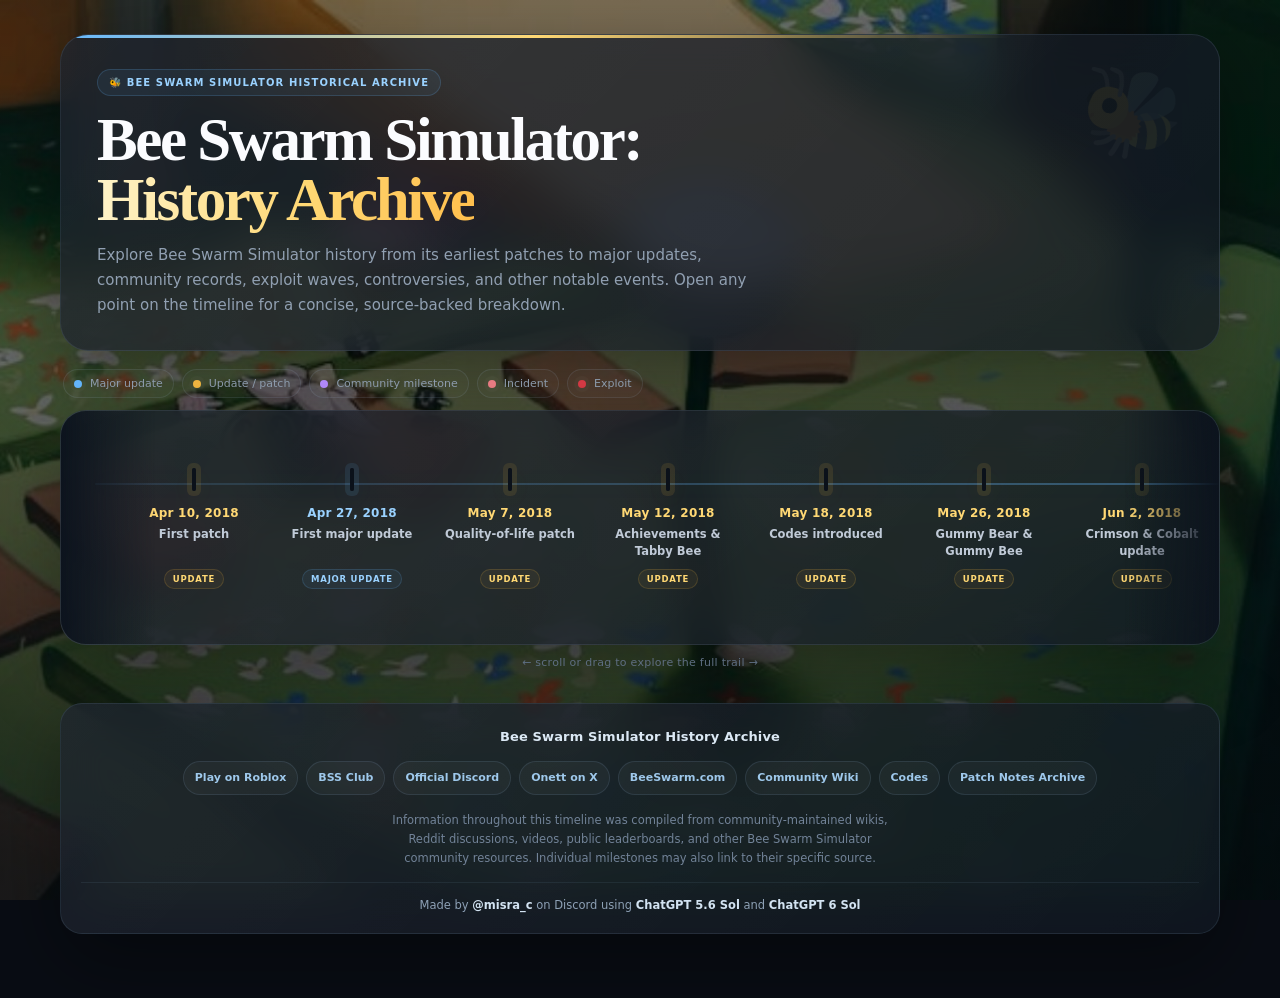
==== index.html @ 186e1735 "Smooth update card opening and navigation animations" ====
<!DOCTYPE html>
<html lang="en">
<head>
<meta charset="UTF-8">
<meta name="viewport" content="width=device-width, initial-scale=1, viewport-fit=cover">
<meta name="theme-color" content="#090d14">
<meta name="description" content="An interactive historical archive of Bee Swarm Simulator updates, milestones, incidents and community events.">
<title>Bee Swarm Simulator History Archive</title>
<link rel="stylesheet" href="./css/styles.css?v=motion-1">
</head>
<body>
<div class="wrap">
  <header>
    <p class="kicker">🐝 Bee Swarm Simulator historical archive</p>
    <h1>Bee Swarm Simulator: <span class="title-tail">History Archive</span></h1>
    <p class="sub">Explore Bee Swarm Simulator history from its earliest patches to major updates, community records, exploit waves, controversies, and other notable events. Open any point on the timeline for a concise, source-backed breakdown.</p>
  </header>

  <div class="legend">
    <span><span class="swatch" style="background:var(--blue)"></span> Major update</span>
    <span><span class="swatch" style="background:var(--wax)"></span> Update / patch</span>
    <span><span class="swatch" style="background:var(--community)"></span> Community milestone</span>
    <span><span class="swatch" style="background:var(--incident)"></span> Incident</span>
    <span><span class="swatch" style="background:var(--exploit)"></span> Exploit</span>
  </div>

  <div class="track-shell">
    <div class="track-scroll" id="trackScroll">
      <div class="track" id="track"></div>
    </div>
  </div>
  <p class="hint">← scroll or drag to explore the full trail →</p>

  <footer>
    <p class="footer-title">Bee Swarm Simulator History Archive</p>
    <nav class="footer-links" aria-label="Bee Swarm Simulator resources">
      <a href="https://www.roblox.com/games/1537690962/Bee-Swarm-Simulator" target="_blank" rel="noopener">Play on Roblox</a>
      <a href="https://www.roblox.com/groups/3982592" target="_blank" rel="noopener">BSS Club</a>
      <a href="https://discord.gg/bee" target="_blank" rel="noopener">Official Discord</a>
      <a href="https://x.com/OnettDev" target="_blank" rel="noopener">Onett on X</a>
      <a href="https://beeswarm.com" target="_blank" rel="noopener">BeeSwarm.com</a>
      <a href="https://bee-swarm-simulator.fandom.com/wiki/Bee_Swarm_Simulator_Wiki" target="_blank" rel="noopener">Community Wiki</a>
      <a href="https://bee-swarm-simulator.fandom.com/wiki/Codes" target="_blank" rel="noopener">Codes</a>
      <a href="https://en.namu.wiki/w/Bee%20Swarm%20Simulator/%ED%8C%A8%EC%B9%98%EB%85%B8%ED%8A%B8" target="_blank" rel="noopener">Patch Notes Archive</a>
    </nav>
    <p class="footer-note">Information throughout this timeline was compiled from community-maintained wikis, Reddit discussions, videos, public leaderboards, and other Bee Swarm Simulator community resources. Individual milestones may also link to their specific source.</p>
    <p class="footer-credit">Made by <strong>@misra_c</strong> on Discord using <strong>ChatGPT 5.6 Sol</strong> and <strong>ChatGPT 6 Sol</strong></p>
  </footer>
</div>

<div class="overlay" id="overlay">
  <div class="task-view" id="taskView">
    <div class="task-topbar">
      <div class="task-identity">
        <img src="./assets/images/BeeSwarmActualFirstIcon.webp" alt="" width="42" height="42">
        <span>Bee Swarm Simulator <small>History Archive</small></span>
      </div>
      <button class="modal-close" id="closeBtn" aria-label="Close update viewer">✕</button>
    </div>

    <div class="task-stage" id="taskStage">
      <button class="task-peek task-peek--prev" id="prevPreview" type="button" aria-label="Previous update">
        <img class="task-peek-art" alt="" loading="lazy">
        <span class="task-peek-date"></span>
        <strong class="task-peek-title"></strong>
      </button>

      <div class="modal" id="modal" role="dialog" aria-modal="true" aria-labelledby="modalTitle">
        <div class="modal-head">
          <div class="modal-hero">
            <div class="modal-art-wrap" aria-hidden="true">
              <img class="modal-art" id="modalArt" alt="" loading="lazy" referrerpolicy="no-referrer">
            </div>
            <div class="modal-heading-copy">
              <div class="modal-eyebrow">
                <span class="modal-date" id="modalDate"></span>
                <span class="modal-badge" id="modalBadge"></span>
              </div>
              <h2 class="modal-title" id="modalTitle"></h2>
            </div>
          </div>
        </div>
        <div class="modal-body" id="modalBody"></div>
      </div>

      <button class="task-peek task-peek--next" id="nextPreview" type="button" aria-label="Next update">
        <img class="task-peek-art" alt="" loading="lazy">
        <span class="task-peek-date"></span>
        <strong class="task-peek-title"></strong>
      </button>
    </div>

    <div class="task-controls" aria-label="Browse updates">
      <button type="button" id="prevEvent" aria-label="Previous update">←</button>
      <span id="taskPosition" aria-live="polite"></span>
      <button type="button" id="nextEvent" aria-label="Next update">→</button>
    </div>
  </div>
</div>

<script type="module" src="./js/app.js?v=motion-1"></script>
</body>
</html>
---- css/styles.css ----
:root {
    --bg: #090d14;
    --bg-2: #0e1520;
    --surface: #121b27;
    --surface-2: #172334;
    --surface-3: #1b293b;
    --text: #f7f9fc;
    --muted: #91a0b2;
    --faint: #607084;
    --honey: #f5b942;
    --honey-2: #ffd874;
    --honey-deep: #d68a16;
    --blue: #65b8ff;
    --blue-2: #9ad2ff;
    --green: #79c89c;
    --community: #b68cff;
    --community-2: #d8c2ff;
    --incident: #ef7f86;
    --incident-2: #ffc1c6;
    --exploit: #d93b46;
    --exploit-2: #ff8f98;
    --wax: #f5b942;
    --border: rgba(164, 190, 222, .12);
    --border-strong: rgba(164, 190, 222, .20);
    --shadow: 0 28px 80px rgba(0,0,0,.38);
    --modal-bg: #f7f8fb;
    --modal-ink: #17202c;
    --modal-muted: #657183;
    --panel-background: linear-gradient(135deg, rgba(255,255,255,.055), rgba(255,255,255,.012)), rgba(14,21,32,.74);
  }

  * { box-sizing: border-box; }
  html, body { min-height: 100%; margin: 0; }

  body {
    font-family: Inter, ui-sans-serif, -apple-system, BlinkMacSystemFont, "Segoe UI", system-ui, sans-serif;
    color: var(--text);
    background: var(--bg);
    min-height: 100vh;
    padding: 34px 22px 64px;
    padding-top: calc(34px + env(safe-area-inset-top, 0px));
    padding-bottom: calc(64px + env(safe-area-inset-bottom, 0px));
    overflow-x: hidden;
  }

  /* The artwork stays in place as the page scrolls; the tint keeps glass readable. */
  body::before {
    content: "";
    position: fixed;
    inset: 0;
    z-index: 0;
    pointer-events: none;
    background:
      linear-gradient(180deg, rgba(4, 10, 15, .51), rgba(5, 10, 15, .68)),
      url("../assets/images/1198.jpg") center center / cover no-repeat;
  }

  body::after {
    content: "";
    position: fixed;
    inset: 0;
    z-index: 0;
    pointer-events: none;
    opacity: .22;
    background:
      linear-gradient(rgba(255,255,255,.018) 1px, transparent 1px),
      linear-gradient(90deg, rgba(255,255,255,.018) 1px, transparent 1px);
    background-size: 36px 36px;
    mask-image: linear-gradient(to bottom, #000 0%, transparent 78%);
  }

  .wrap {
    position: relative;
    z-index: 1;
    width: min(1160px, 100%);
    margin: 0 auto;
  }

  header {
    position: relative;
    overflow: hidden;
    margin-bottom: 18px;
    padding: 34px 36px 32px;
    border: 1px solid var(--border);
    border-radius: 28px;
    background: var(--panel-background);
    box-shadow: var(--shadow);
    backdrop-filter: blur(22px) saturate(1.12);
    animation: pageEnter .55s cubic-bezier(.2,.8,.2,1) both;
  }

  header::before {
    content: "";
    position: absolute;
    left: 0;
    top: 0;
    width: 100%;
    height: 3px;
    background: linear-gradient(90deg, var(--blue), var(--honey-2), transparent 82%);
  }

  header::after {
    content: "🐝";
    position: absolute;
    right: 34px;
    top: 28px;
    font-size: clamp(52px, 7vw, 86px);
    opacity: .07;
    transform: rotate(11deg);
    filter: saturate(.7);
    pointer-events: none;
  }

  .kicker {
    display: inline-flex;
    align-items: center;
    gap: 7px;
    margin: 0 0 14px;
    padding: 7px 11px;
    border: 1px solid rgba(101,184,255,.18);
    border-radius: 999px;
    background: rgba(101,184,255,.07);
    color: var(--blue-2);
    font-size: 10px;
    font-weight: 850;
    letter-spacing: .11em;
    text-transform: uppercase;
  }

  h1 {
    max-width: 920px;
    margin: 0 0 13px;
    font-family: Georgia, "Times New Roman", serif;
    font-size: clamp(32px, 5.3vw, 61px);
    line-height: .98;
    letter-spacing: -.04em;
    color: #fbfcff;
    text-wrap: balance;
  }

  .title-tail {
    white-space: nowrap;
    background: linear-gradient(90deg, #fff3c8 0%, var(--honey-2) 55%, #ffbf4d 100%);
    -webkit-background-clip: text;
    background-clip: text;
    color: transparent;
  }

  .sub {
    max-width: 69ch;
    margin: 0;
    color: var(--muted);
    font-size: 15px;
    line-height: 1.68;
  }

  .legend {
    display: flex;
    flex-wrap: wrap;
    gap: 8px;
    margin: 0 0 12px;
    padding: 0 3px;
    color: var(--muted);
    font-size: 11px;
    animation: pageEnter .55s .06s cubic-bezier(.2,.8,.2,1) both;
  }

  .legend > span {
    display: inline-flex;
    align-items: center;
    gap: 8px;
    padding: 7px 10px;
    border: 1px solid var(--border);
    border-radius: 999px;
    background: rgba(255,255,255,.025);
  }

  .swatch {
    width: 8px;
    height: 8px;
    border-radius: 50%;
    box-shadow: 0 0 0 4px rgba(255,255,255,.025);
  }

  .track-shell {
    position: relative;
    overflow: hidden;
    border: 1px solid var(--border);
    border-radius: 26px;
    background: var(--panel-background);
    box-shadow: var(--shadow);
    backdrop-filter: blur(22px) saturate(1.12);
    animation: pageEnter .56s .10s cubic-bezier(.2,.8,.2,1) both;
  }

  .track-shell::before,
  .track-shell::after {
    content: "";
    position: absolute;
    top: 0;
    bottom: 0;
    width: 94px;
    z-index: 6;
    pointer-events: none;
  }
  .track-shell::before { left: 0; background: linear-gradient(90deg, rgba(13,20,30,.99), rgba(13,20,30,0)); }
  .track-shell::after { right: 0; background: linear-gradient(270deg, rgba(13,20,30,.99), rgba(13,20,30,0)); }

  .track-scroll {
    overflow-x: auto;
    overflow-y: visible;
    padding: 24px 0 23px;
    -webkit-overflow-scrolling: touch;
    scrollbar-width: thin;
    scrollbar-color: rgba(101,184,255,.34) transparent;
    cursor: grab;
  }
  .track-scroll.dragging { cursor: grabbing; }
  .track-scroll::-webkit-scrollbar { height: 6px; }
  .track-scroll::-webkit-scrollbar-track { background: transparent; }
  .track-scroll::-webkit-scrollbar-thumb {
    background: linear-gradient(90deg, rgba(101,184,255,.55), rgba(245,185,66,.55));
    border-radius: 999px;
  }

  .track {
    position: relative;
    display: flex;
    align-items: flex-start;
    min-width: max-content;
    padding: 35px 54px 9px;
    transform: translate3d(0,0,0);
    will-change: transform;
  }

  .track.rubberbanding {
    transition: transform 430ms cubic-bezier(.18,1.35,.35,1);
  }

  .track::before {
    content: "";
    position: absolute;
    top: 48px;
    left: 34px;
    right: 34px;
    height: 2px;
    border-radius: 999px;
    background: linear-gradient(90deg,
      rgba(101,184,255,.12),
      rgba(101,184,255,.72) 20%,
      rgba(245,185,66,.88) 50%,
      rgba(101,184,255,.72) 80%,
      rgba(101,184,255,.12));
    box-shadow: 0 0 22px rgba(101,184,255,.10);
  }

  .stop {
    --delay: calc(min(var(--i, 0), 12) * 22ms);
    position: relative;
    flex: 0 0 auto;
    width: 158px;
    padding: 0 8px 13px;
    border: 0;
    border-radius: 18px;
    background: transparent;
    color: inherit;
    font: inherit;
    text-align: center;
    cursor: pointer;
    opacity: 0;
    animation: stopReveal .45s var(--delay) cubic-bezier(.22,.8,.24,1) forwards;
    transition: background .18s ease, transform .2s cubic-bezier(.2,.9,.25,1), box-shadow .18s ease;
  }

  .stop:hover {
    transform: translateY(-4px);
    background: rgba(255,255,255,.035);
    box-shadow: inset 0 0 0 1px rgba(255,255,255,.04);
  }
  .stop:active { transform: translateY(-1px) scale(.985); }
  .stop:focus-visible { outline: 2px solid rgba(101,184,255,.72); outline-offset: 4px; }

  .stop-marker {
    position: relative;
    z-index: 2;
    width: 28px;
    height: 13px;
    margin: 6px auto 0;
    border: 2px solid #0b111a;
    border-radius: 999px;
    background: linear-gradient(180deg, #ffe69a, var(--honey));
    box-shadow: 0 0 0 5px rgba(245,185,66,.10), 0 8px 22px rgba(245,185,66,.12);
    transition: transform .22s cubic-bezier(.2,1.65,.35,1), box-shadow .22s ease, filter .22s ease;
  }

  .stop.era .stop-marker {
    width: 32px;
    height: 15px;
    background: linear-gradient(180deg, var(--blue-2), var(--blue));
    box-shadow: 0 0 0 5px rgba(101,184,255,.10), 0 8px 22px rgba(101,184,255,.13);
  }

  .stop:hover .stop-marker,
  .stop:focus-visible .stop-marker {
    transform: translateY(-4px) scale(1.16);
    filter: brightness(1.08);
    box-shadow: 0 0 0 8px rgba(245,185,66,.10), 0 9px 30px rgba(245,185,66,.22);
  }
  .stop.era:hover .stop-marker,
  .stop.era:focus-visible .stop-marker {
    box-shadow: 0 0 0 8px rgba(101,184,255,.11), 0 9px 30px rgba(101,184,255,.22);
  }

  .stop-date {
    display: block;
    margin-top: 17px;
    color: var(--honey-2);
    font-size: 12px;
    font-weight: 850;
    letter-spacing: .02em;
    white-space: nowrap;
  }
  .stop.era .stop-date { color: var(--blue-2); }

  .stop-label {
    display: -webkit-box;
    -webkit-line-clamp: 2;
    -webkit-box-orient: vertical;
    overflow: hidden;
    min-height: 35px;
    margin-top: 6px;
    padding: 0 2px;
    color: #c0cad7;
    font-size: 11.5px;
    font-weight: 560;
    line-height: 1.45;
  }

  .stop-tag {
    display: inline-flex;
    align-items: center;
    margin-top: 8px;
    padding: 4px 8px;
    border: 1px solid rgba(101,184,255,.16);
    border-radius: 999px;
    background: rgba(101,184,255,.065);
    color: var(--blue-2);
    font-size: 8.5px;
    font-weight: 900;
    letter-spacing: .09em;
    text-transform: uppercase;
  }
  .stop:not(.era):not(.community):not(.incident):not(.exploit) .stop-tag {
    border-color: rgba(245,185,66,.16);
    background: rgba(245,185,66,.06);
    color: var(--honey-2);
  }

  .stop.community .stop-marker {
    width: 31px;
    height: 14px;
    background: linear-gradient(180deg, var(--community-2), var(--community));
    box-shadow: 0 0 0 5px rgba(182,140,255,.11), 0 8px 24px rgba(182,140,255,.14);
  }
  .stop.community .stop-date { color: var(--community-2); }
  .stop.community .stop-tag {
    border-color: rgba(182,140,255,.22);
    background: rgba(182,140,255,.085);
    color: var(--community-2);
  }
  .stop.community:hover .stop-marker,
  .stop.community:focus-visible .stop-marker {
    box-shadow: 0 0 0 8px rgba(182,140,255,.12), 0 9px 30px rgba(182,140,255,.24);
  }

  .stop.incident .stop-marker {
    width: 31px;
    height: 14px;
    background: linear-gradient(180deg, var(--incident-2), var(--incident));
    box-shadow: 0 0 0 5px rgba(239,127,134,.11), 0 8px 24px rgba(239,127,134,.16);
  }
  .stop.incident .stop-date { color: var(--incident-2); }
  .stop.incident .stop-tag {
    border-color: rgba(239,127,134,.24);
    background: rgba(239,127,134,.09);
    color: #ffd9dd;
  }
  .stop.incident:hover .stop-marker,
  .stop.incident:focus-visible .stop-marker {
    box-shadow: 0 0 0 8px rgba(239,127,134,.13), 0 9px 30px rgba(239,127,134,.27);
  }

  .stop.exploit .stop-marker {
    width: 31px;
    height: 14px;
    background: linear-gradient(180deg, var(--exploit-2), var(--exploit));
    box-shadow: 0 0 0 5px rgba(217,59,70,.12), 0 8px 24px rgba(217,59,70,.18);
  }
  .stop.exploit .stop-date { color: var(--exploit-2); }
  .stop.exploit .stop-tag {
    border-color: rgba(217,59,70,.26);
    background: rgba(217,59,70,.11);
    color: #ffd4d7;
  }
  .stop.exploit:hover .stop-marker,
  .stop.exploit:focus-visible .stop-marker {
    box-shadow: 0 0 0 8px rgba(217,59,70,.14), 0 9px 30px rgba(217,59,70,.29);
  }

  .hint {
    margin: 11px 0 0;
    color: var(--faint);
    font-size: 11px;
    text-align: center;
    letter-spacing: .025em;
    animation: pageEnter .6s .2s both;
  }

  .overlay {
    position: fixed;
    inset: 0;
    z-index: 50;
    display: none;
    align-items: flex-end;
    justify-content: center;
    padding: 0;
    background: rgba(7, 12, 19, .42);
    backdrop-filter: blur(10px) saturate(.85);
  }
  .overlay.open,
  .overlay.closing { display: flex; }
  .overlay.open { animation: overlayIn .24s ease-out both; }
  .overlay.closing { animation: overlayOut .18s ease-in both; }

  .modal {
    --modal-x: 0px;
    --modal-y: 28px;
    width: min(920px, 100%);
    max-height: 90vh;
    overflow-y: auto;
    overscroll-behavior: contain;
    color: #18212d;
    background: rgba(255,255,255,.78);
    border: 1px solid rgba(255,255,255,.76);
    border-radius: 30px 30px 0 0;
    box-shadow: 0 -24px 80px rgba(0,0,0,.34), inset 0 1px 0 rgba(255,255,255,.75);
    backdrop-filter: blur(28px) saturate(1.18);
    animation: modalGrow .42s cubic-bezier(.18,.9,.22,1.06) both;
    transform-origin: center;
    padding-bottom: env(safe-area-inset-bottom, 0px);
  }
  .overlay.closing .modal { animation: modalShrink .22s cubic-bezier(.4,0,.7,.2) both; }

  .modal::-webkit-scrollbar { width: 8px; }
  .modal::-webkit-scrollbar-track { background: transparent; }
  .modal::-webkit-scrollbar-thumb { background: rgba(26,38,53,.16); border-radius: 999px; }

  .modal-head {
    position: sticky;
    top: 0;
    z-index: 4;
    padding: 25px 30px 21px;
    background: rgba(255,255,255,.68);
    backdrop-filter: blur(28px) saturate(1.2);
    border-bottom: 1px solid rgba(31,45,62,.08);
  }

  .modal-hero {
    display: grid;
    grid-template-columns: 104px minmax(0, 1fr);
    gap: 18px;
    align-items: center;
    padding-right: 48px;
  }

  .modal-art-wrap {
    position: relative;
    width: 104px;
    aspect-ratio: 1;
    border-radius: 24px;
    overflow: hidden;
    background: rgba(255,255,255,.58);
    border: 1px solid rgba(31,45,62,.09);
    box-shadow: 0 12px 32px rgba(25,39,55,.11), inset 0 1px 0 rgba(255,255,255,.82);
    flex: 0 0 auto;
  }

  .modal-art {
    width: 100%;
    height: 100%;
    display: block;
    object-fit: cover;
    transform: scale(1);
    transition: transform .32s cubic-bezier(.2,.8,.2,1);
  }

  .modal-art-wrap:hover .modal-art { transform: scale(1.035); }

  .modal-art-wrap::after {
    content: "";
    position: absolute;
    inset: 0;
    pointer-events: none;
    background: linear-gradient(145deg, rgba(255,255,255,.14), transparent 46%, rgba(12,24,38,.08));
  }

  .modal-heading-copy { min-width: 0; }

  .modal-eyebrow {
    display: flex;
    align-items: center;
    gap: 8px;
    margin: 0 0 9px;
    flex-wrap: wrap;
  }

  .modal-date {
    color: #6b7583;
    font-size: 11.5px;
    font-weight: 850;
    letter-spacing: .025em;
  }

  .modal-badge {
    padding: 4px 8px;
    border: 1px solid rgba(62,126,183,.15);
    border-radius: 999px;
    background: rgba(82,157,218,.10);
    color: #286899;
    font-size: 8.5px;
    font-weight: 900;
    letter-spacing: .08em;
    text-transform: uppercase;
  }
  .modal-badge.update {
    border-color: rgba(199,135,37,.16);
    background: rgba(232,171,66,.11);
    color: #855914;
  }
  .modal-badge.community {
    border-color: rgba(121,78,181,.18);
    background: rgba(154,112,219,.11);
    color: #68439b;
  }
  .modal-badge.incident {
    border-color: rgba(212,94,103,.20);
    background: rgba(239,127,134,.11);
    color: #a1454d;
  }
  .modal-badge.exploit {
    border-color: rgba(190,52,62,.20);
    background: rgba(217,59,70,.11);
    color: #9d2630;
  }

  .modal-title {
    margin: 0;
    padding-right: 0;
    color: #101823;
    font-family: Georgia, serif;
    font-size: clamp(24px, 4vw, 34px);
    line-height: 1.1;
    letter-spacing: -.03em;
  }

  .modal-close {
    position: absolute;
    top: 17px;
    right: 18px;
    display: grid;
    place-items: center;
    width: 39px;
    height: 39px;
    padding: 0;
    border: 1px solid rgba(31,45,62,.09);
    border-radius: 50%;
    background: rgba(255,255,255,.54);
    color: #344151;
    font-size: 14px;
    line-height: 1;
    cursor: pointer;
    box-shadow: 0 5px 18px rgba(29,43,59,.06);
    transition: transform .18s cubic-bezier(.2,1.3,.35,1), background .18s ease;
  }
  .modal-close:hover { transform: scale(1.06); background: rgba(255,255,255,.86); }
  .modal-close:active { transform: scale(.93); }

  .modal-body { padding: 24px 30px 34px; }

  .patch-stack {
    display: grid;
    gap: 12px;
  }

  .patch-section {
    padding: 18px 18px 16px;
    border: 1px solid rgba(31,45,62,.075);
    border-radius: 20px;
    background: rgba(255,255,255,.48);
    box-shadow: 0 8px 30px rgba(32,48,67,.035);
    animation: patchRise .34s both;
    animation-delay: calc(var(--section-i, 0) * 28ms + 80ms);
  }

  .patch-heading {
    display: flex;
    align-items: center;
    gap: 10px;
    margin: 0;
    color: #172230;
    font-size: 14px;
    font-weight: 800;
    line-height: 1.35;
  }

  .patch-heading::before {
    content: "";
    flex: 0 0 auto;
    width: 9px;
    height: 9px;
    border-radius: 999px;
    background: linear-gradient(135deg, #f1b84d, #d88d21);
    box-shadow: 0 0 0 4px rgba(235,167,55,.10);
  }

  .patch-section.community-note .patch-heading::before,
  .patch-section.category-community .patch-heading::before {
    background: linear-gradient(135deg, #d7c0ff, #9c6de3);
    box-shadow: 0 0 0 4px rgba(156,109,227,.11);
  }
  .patch-section.category-incident .patch-heading::before {
    background: linear-gradient(135deg, #ffc1c6, #ef7f86);
    box-shadow: 0 0 0 4px rgba(239,127,134,.11);
  }
  .patch-section.category-exploit .patch-heading::before {
    background: linear-gradient(135deg, #ff8f98, #d93b46);
    box-shadow: 0 0 0 4px rgba(217,59,70,.11);
  }
  .patch-section.category-new .patch-heading::before {
    background: linear-gradient(135deg, #f1b84d, #d88d21);
    box-shadow: 0 0 0 4px rgba(235,167,55,.10);
  }
  .patch-section.category-quest .patch-heading::before {
    background: linear-gradient(135deg, #8ed1a2, #4fa96a);
    box-shadow: 0 0 0 4px rgba(79,169,106,.10);
  }
  .patch-section.category-balance .patch-heading::before {
    background: linear-gradient(135deg, #78bdf1, #4b91cc);
    box-shadow: 0 0 0 4px rgba(78,152,210,.09);
  }
  .patch-section.category-other .patch-heading::before,
  .patch-section.category-summary .patch-heading::before {
    background: linear-gradient(135deg, #b7c0ca, #7d8a99);
    box-shadow: 0 0 0 4px rgba(125,138,153,.10);
  }

  .patch-simple-list {
    margin: 12px 0 0;
    padding-left: 18px;
    color: #425163;
    font-size: 13.5px;
    line-height: 1.58;
  }
  .patch-simple-list li {
    margin: 6px 0;
  }
  .patch-simple-list li::marker {
    color: #be7b1f;
  }

  .patch-entry-list {
    display: grid;
    gap: 10px;
    margin-top: 12px;
  }

  .patch-entry {
    padding: 13px 14px;
    border-radius: 15px;
    background: rgba(255,255,255,.34);
    border: 1px solid rgba(31,45,62,.06);
  }

  .patch-entry.compact {
    padding: 11px 13px;
  }

  .patch-entry-title {
    margin: 0;
    color: #1d2a39;
    font-size: 13px;
    font-weight: 800;
    line-height: 1.4;
  }

  .patch-entry-body,
  .patch-entry-bullets {
    margin: 8px 0 0;
    padding: 0;
    color: #4c5a6a;
    font-size: 13px;
    line-height: 1.58;
  }
  .patch-entry-body p { margin: 6px 0 0; }
  .patch-entry-bullets {
    padding-left: 18px;
  }
  .patch-entry-bullets li {
    margin: 5px 0;
  }
  .patch-entry-bullets li::marker {
    color: #7a93b7;
  }

  .patch-details,
  .patch-bullets {
    margin: 10px 0 0;
    padding: 0;
    color: #465465;
    font-size: 13.5px;
    line-height: 1.62;
  }
  .patch-details p { margin: 7px 0 0; }
  .patch-bullets { padding-left: 19px; }
  .patch-bullets li { margin: 6px 0; }
  .patch-bullets li::marker { color: #be7b1f; }

  .patch-toggle {
    display: block;
    width: 100%;
    margin: 12px 0 0;
    padding: 11px 14px;
    border: 1px solid rgba(31,45,62,.08);
    border-radius: 14px;
    background: rgba(255,255,255,.43);
    color: #435264;
    font: inherit;
    font-size: 12px;
    font-weight: 800;
    cursor: pointer;
    transition: background .18s ease, transform .18s ease;
  }
  .patch-toggle:hover { background: rgba(255,255,255,.72); transform: translateY(-1px); }

  .source-note {
    margin: 20px 2px 0;
    padding-top: 15px;
    border-top: 1px solid rgba(31,45,62,.08);
    color: #7a8592;
    font-size: 11px;
    line-height: 1.55;
  }
  .source-note a { color: #397aa9; font-weight: 800; text-decoration: none; }
  .source-note a:hover { text-decoration: underline; }

  footer {
    width: 100%;
    max-width: none;
    margin: 34px auto 0;
    padding: 22px 20px 18px;
    border: 1px solid rgba(147, 184, 220, .12);
    border-radius: 22px;
    background: var(--panel-background);
    box-shadow: var(--shadow);
    backdrop-filter: blur(22px) saturate(1.12);
    color: #728398;
    font-size: 11.5px;
    line-height: 1.65;
    text-align: center;
  }
  .footer-title {
    margin: 0 0 13px;
    color: #dce9f5;
    font-size: 13px;
    font-weight: 800;
    letter-spacing: .01em;
  }
  .footer-links {
    display: flex;
    justify-content: center;
    flex-wrap: wrap;
    gap: 8px;
  }
  .footer-links a {
    display: inline-flex;
    align-items: center;
    min-height: 32px;
    padding: 7px 11px;
    border: 1px solid rgba(147,184,220,.13);
    border-radius: 999px;
    background: rgba(255,255,255,.035);
    color: #9ec8eb;
    font-size: 11px;
    font-weight: 750;
    text-decoration: none;
    transition: transform .16s ease, background .16s ease, border-color .16s ease;
  }
  .footer-links a:hover {
    transform: translateY(-1px);
    background: rgba(133,187,231,.09);
    border-color: rgba(133,187,231,.24);
  }
  .footer-note {
    max-width: 68ch;
    margin: 16px auto 0;
  }
  .footer-credit {
    margin: 14px 0 0;
    padding-top: 13px;
    border-top: 1px solid rgba(147,184,220,.09);
    color: #8ea1b6;
  }
  .footer-credit strong { color: #d3e3f2; }

  @keyframes pageEnter {
    from { opacity: 0; transform: translateY(12px) scale(.994); }
    to { opacity: 1; transform: translateY(0) scale(1); }
  }
  @keyframes stopReveal {
    from { opacity: 0; transform: translateY(9px); }
    to { opacity: 1; transform: translateY(0); }
  }
  @keyframes overlayIn { from { opacity: 0; } to { opacity: 1; } }
  @keyframes overlayOut { from { opacity: 1; } to { opacity: 0; } }
  @keyframes modalGrow {
    0% { opacity: .18; transform: translate(var(--modal-x), var(--modal-y)) scale(.08); border-radius: 18px; }
    55% { opacity: 1; }
    100% { opacity: 1; transform: translate(0,0) scale(1); }
  }
  @keyframes modalShrink {
    from { opacity: 1; transform: translate(0,0) scale(1); }
    to { opacity: 0; transform: translate(var(--modal-x), var(--modal-y)) scale(.10); }
  }
  @keyframes patchRise {
    from { opacity: 0; transform: translateY(7px); }
    to { opacity: 1; transform: translateY(0); }
  }

  @media (min-width: 640px) {
    .overlay { align-items: center; padding: 28px; }
    .modal {
      border-radius: 30px;
      box-shadow: 0 28px 90px rgba(0,0,0,.30), inset 0 1px 0 rgba(255,255,255,.78);
    }
  }

  @media (max-width: 640px) {
    body { padding-left: 14px; padding-right: 14px; }
    header { padding: 25px 21px 25px; border-radius: 22px; }
    header::after { right: 14px; top: 20px; }
    h1 { font-size: clamp(30px, 10vw, 45px); }
    .title-tail { white-space: normal; }
    .track-shell { border-radius: 20px; }
    .track-shell::before, .track-shell::after { width: 46px; }
    .track { padding-left: 30px; padding-right: 30px; }
    .stop { width: 144px; }
    .modal-head { padding: 21px 20px 17px; }
    .modal-head::after { left: 20px; right: 20px; }
    .modal-hero { grid-template-columns: 74px minmax(0, 1fr); gap: 14px; padding-right: 38px; }
    .modal-art-wrap { width: 74px; border-radius: 18px; }
    .modal-body { padding: 21px 20px 29px; }
  }

  @media (prefers-reduced-motion: reduce) {
    *, *::before, *::after {
      animation-duration: .001ms !important;
      animation-iteration-count: 1 !important;
      transition-duration: .001ms !important;
      scroll-behavior: auto !important;
    }
  }

  /* Dark transparent update modal — ChatGPT */
  .overlay {
    background: rgba(0, 0, 0, .52);
    backdrop-filter: blur(12px) saturate(.9);
  }

  .modal {
    color: rgba(255,255,255,.92);
    background:
      linear-gradient(145deg, rgba(255,255,255,.055), rgba(255,255,255,.012)),
      rgba(4, 7, 11, .76);
    border-color: rgba(255,255,255,.12);
    box-shadow:
      0 -24px 80px rgba(0,0,0,.62),
      inset 0 1px 0 rgba(255,255,255,.09);
    backdrop-filter: blur(30px) saturate(1.12);
  }

  .modal::-webkit-scrollbar-thumb {
    background: rgba(255,255,255,.16);
  }

  .modal-head {
    background: rgba(5, 8, 12, .62);
    border-bottom-color: rgba(255,255,255,.08);
    backdrop-filter: blur(30px) saturate(1.12);
  }

  .modal-art-wrap {
    background: rgba(255,255,255,.055);
    border-color: rgba(255,255,255,.10);
    box-shadow:
      0 12px 32px rgba(0,0,0,.32),
      inset 0 1px 0 rgba(255,255,255,.08);
  }

  .modal-art-wrap::after {
    background: linear-gradient(145deg, rgba(255,255,255,.10), transparent 48%, rgba(0,0,0,.18));
  }

  .modal-date {
    color: rgba(255,255,255,.52);
  }

  .modal-title {
    color: #f7f9fc;
  }

  .modal-close {
    border-color: rgba(255,255,255,.10);
    background: rgba(255,255,255,.055);
    color: rgba(255,255,255,.78);
    box-shadow: 0 5px 18px rgba(0,0,0,.20);
  }

  .modal-close:hover {
    background: rgba(255,255,255,.11);
  }

  .modal-badge {
    border-color: rgba(101,184,255,.26);
    background: rgba(101,184,255,.10);
    color: #9ad2ff;
  }

  .modal-badge.update {
    border-color: rgba(245,185,66,.24);
    background: rgba(245,185,66,.10);
    color: #ffd874;
  }

  .modal-badge.community {
    border-color: rgba(182,140,255,.26);
    background: rgba(182,140,255,.10);
    color: #d8c2ff;
  }

  .modal-badge.incident {
    border-color: rgba(239,127,134,.27);
    background: rgba(239,127,134,.10);
    color: #ffc1c6;
  }

  .modal-badge.exploit {
    border-color: rgba(217,59,70,.30);
    background: rgba(217,59,70,.12);
    color: #ff8f98;
  }

  .patch-section {
    border-color: rgba(255,255,255,.075);
    background: rgba(255,255,255,.045);
    box-shadow:
      0 8px 30px rgba(0,0,0,.16),
      inset 0 1px 0 rgba(255,255,255,.025);
  }

  .patch-heading,
  .patch-entry-title {
    color: rgba(255,255,255,.90);
  }

  .patch-simple-list,
  .patch-entry-body,
  .patch-entry-bullets,
  .patch-details,
  .patch-bullets {
    color: rgba(225,233,243,.68);
  }

  .patch-entry {
    background: rgba(255,255,255,.035);
    border-color: rgba(255,255,255,.06);
  }

  .source-note {
    color: rgba(255,255,255,.38);
    border-top-color: rgba(255,255,255,.07);
  }

  .source-note a {
    color: #65b8ff;
  }

/* ------------------------------------------------------------------
   Cross-platform interaction and rendering foundation
   ------------------------------------------------------------------ */
html {
  color-scheme: dark;
  -webkit-text-size-adjust: 100%;
  text-size-adjust: 100%;
}

body {
  min-width: 320px;
  min-height: 100svh;
  min-height: 100dvh;
  overflow-x: hidden;
}

button,
a {
  -webkit-tap-highlight-color: transparent;
}

.track-scroll {
  touch-action: auto;
  overscroll-behavior-x: contain;
  -webkit-overflow-scrolling: touch;
}

.track {
  transform: translate3d(0, 0, 0);
  backface-visibility: hidden;
}

.stop,
.modal,
.overlay {
  -webkit-font-smoothing: antialiased;
}

@media (hover: none), (pointer: coarse) {
  .stop {
    min-width: 44px;
    min-height: 44px;
  }

  .modal-close {
    min-width: 44px;
    min-height: 44px;
  }
}

@media (max-width: 760px) {
  .overlay {
    padding:
      max(12px, env(safe-area-inset-top))
      max(12px, env(safe-area-inset-right))
      max(12px, env(safe-area-inset-bottom))
      max(12px, env(safe-area-inset-left));
  }

  .modal {
    max-height: calc(100dvh - 24px - env(safe-area-inset-top) - env(safe-area-inset-bottom));
  }
}

@supports not ((backdrop-filter: blur(1px)) or (-webkit-backdrop-filter: blur(1px))) {
  .modal,
  .legend,
  .timeline-shell,
  footer {
    background-color: rgba(9, 13, 20, .96);
  }
}

@media (prefers-reduced-motion: reduce) {
  .track {
    transition-duration: 0.01ms !important;
  }
}


/* Recent-apps inspired update viewer */
.overlay {
  align-items: center;
  padding: 18px 0;
  background: rgba(5, 9, 15, .68);
  backdrop-filter: blur(22px) saturate(.8);
}

.task-view {
  --task-card-width: min(1000px, calc(100vw - 160px));
  --task-peek-width: 340px;
  --task-peek-visible: clamp(48px, 6vw, 90px);
  display: flex;
  flex-direction: column;
  align-items: center;
  gap: 14px;
  width: 100%;
  height: min(940px, calc(100dvh - 36px));
  min-height: 0;
  overflow: hidden;
}

.task-topbar,
.task-controls {
  flex: none;
  width: var(--task-card-width);
}

.task-topbar {
  display: flex;
  align-items: center;
  justify-content: space-between;
  gap: 16px;
  min-height: 52px;
  color: #fff;
}

.task-identity {
  display: flex;
  align-items: center;
  gap: 12px;
  min-width: 0;
  font-size: 18px;
  font-weight: 750;
  letter-spacing: -.025em;
  text-shadow: 0 2px 12px rgba(0,0,0,.38);
}
.task-identity img {
  flex: none;
  width: 42px;
  height: 42px;
  border-radius: 13px;
  object-fit: cover;
  box-shadow: 0 5px 16px rgba(0,0,0,.38);
}
.task-identity small {
  display: block;
  margin-top: 1px;
  color: rgba(255,255,255,.68);
  font-size: 11px;
  font-weight: 600;
  letter-spacing: .025em;
}

.task-topbar .modal-close {
  position: static;
  flex: none;
  width: 42px;
  height: 42px;
  border-color: rgba(255,255,255,.18);
  background: rgba(16,23,35,.72);
  color: #fff;
  backdrop-filter: blur(18px);
}

.task-stage {
  display: flex;
  align-items: center;
  align-self: center;
  gap: 0;
  width: max-content;
  min-height: 0;
  flex: 1 1 auto;
  touch-action: pan-y;
  will-change: transform;
}

.task-stage.is-settling {
  transition: transform .4s cubic-bezier(.18,1,.25,1);
}
.task-stage.is-dragging {
  cursor: grabbing;
  user-select: none;
  -webkit-user-select: none;
}
.task-peek--prev {
  margin-right: calc(var(--task-peek-visible) - var(--task-peek-width));
}
.task-peek--next {
  margin-left: calc(var(--task-peek-visible) - var(--task-peek-width));
}

.task-stage .modal {
  position: relative;
  z-index: 3;
  flex: none;
  width: var(--task-card-width);
  height: 100%;
  max-height: none;
  padding-bottom: 0;
  border: 1px solid rgba(255,255,255,.16);
  border-radius: 34px;
  background:
    linear-gradient(145deg, rgba(255,255,255,.085), transparent 34%),
    rgba(10, 16, 25, .88);
  box-shadow: 0 30px 90px rgba(0,0,0,.52), inset 0 1px 0 rgba(255,255,255,.1);
  backdrop-filter: blur(28px) saturate(1.12);
}

.task-stage .modal-head {
  padding: 24px 28px;
  background: rgba(13,20,31,.86);
  border-bottom-color: rgba(255,255,255,.09);
}
.task-stage .modal-hero { padding-right: 0; }
.task-stage .modal-body { padding: 24px 28px 36px; }

.task-peek {
  position: relative;
  z-index: 1;
  display: flex;
  flex: none;
  flex-direction: column;
  align-items: flex-start;
  width: var(--task-peek-width);
  height: 93%;
  padding: 20px;
  overflow: hidden;
  border: 1px solid rgba(255,255,255,.13);
  border-radius: 30px;
  background:
    linear-gradient(160deg, rgba(255,255,255,.075), transparent 48%),
    rgba(13, 20, 30, .84);
  box-shadow: 0 24px 55px rgba(0,0,0,.37);
  color: #f7f9fc;
  font: inherit;
  text-align: left;
  cursor: pointer;
  opacity: .7;
  transform: scale(.94);
  transition: transform .25s cubic-bezier(.2,.8,.2,1), opacity .25s ease, border-color .25s ease;
}
.task-peek:hover,
.task-peek:focus-visible {
  opacity: 1;
  transform: scale(.98);
  border-color: rgba(255,255,255,.32);
}
.task-peek:disabled { visibility: hidden; pointer-events: none; }
.task-peek-art {
  width: 100%;
  aspect-ratio: 1;
  margin-bottom: 22px;
  border-radius: 20px;
  object-fit: cover;
  background: rgba(255,255,255,.08);
}
.task-peek-date {
  margin-bottom: 12px;
  color: rgba(255,255,255,.58);
  font-size: 11px;
  font-weight: 750;
}
.task-peek-title {
  font-family: Georgia, "Times New Roman", serif;
  font-size: 23px;
  line-height: 1.16;
  overflow-wrap: anywhere;
}
.task-peek::after {
  content: "";
  width: 72%;
  height: 6px;
  margin-top: 26px;
  border-radius: 99px;
  background: rgba(255,255,255,.11);
  box-shadow: 0 17px 0 rgba(255,255,255,.075), 0 34px 0 rgba(255,255,255,.05);
}

.task-controls {
  display: flex;
  justify-content: center;
  align-items: center;
  gap: 20px;
  min-height: 46px;
  color: rgba(255,255,255,.78);
  font-size: 12px;
  font-weight: 750;
}
.task-controls button {
  display: grid;
  place-items: center;
  width: 42px;
  height: 42px;
  border: 1px solid rgba(255,255,255,.16);
  border-radius: 50%;
  background: rgba(16,23,35,.74);
  color: #fff;
  font: inherit;
  font-size: 20px;
  cursor: pointer;
  backdrop-filter: blur(16px);
  transition: transform .18s ease, background .18s ease;
}
.task-controls button:hover:not(:disabled) {
  transform: scale(1.08);
  background: rgba(55,75,100,.9);
}
.task-controls button:disabled { opacity: .3; cursor: default; }
.task-peek:focus-visible,
.task-controls button:focus-visible,
.task-topbar .modal-close:focus-visible {
  outline: 2px solid var(--honey-2);
  outline-offset: 3px;
}

@media (max-width: 640px) {
  .overlay {
    padding: max(8px, env(safe-area-inset-top)) 0 max(8px, env(safe-area-inset-bottom));
  }
  .task-view {
    --task-card-width: calc(100vw - 76px);
    --task-peek-width: 160px;
    --task-peek-visible: 38px;
    gap: 8px;
    height: calc(100dvh - max(8px, env(safe-area-inset-top)) - max(8px, env(safe-area-inset-bottom)));
  }
  .task-topbar { min-height: 46px; }
  .task-identity { gap: 8px; font-size: 14px; }
  .task-identity img { width: 36px; height: 36px; border-radius: 11px; }
  .task-identity small { font-size: 10px; }
  .task-topbar .modal-close { width: 38px; height: 38px; }
  .task-stage { gap: 0; }
  .task-stage .modal { border-radius: 27px; }
  .task-stage .modal-head { padding: 18px; }
  .task-stage .modal-hero { grid-template-columns: 64px minmax(0,1fr); gap: 12px; }
  .task-stage .modal-art-wrap { width: 64px; border-radius: 16px; }
  .task-stage .modal-title { font-size: clamp(20px, 6vw, 27px); }
  .task-stage .modal-body { padding: 19px 18px 26px; }
  .task-peek { padding: 15px; border-radius: 25px; }
  .task-peek-title { font-size: 17px; }
  .task-controls { gap: 16px; }
}

@media (prefers-reduced-motion: reduce) {
  .task-peek { transform: none; }
}


/* The whole card group enters as a single surface; date changes animate separately. */
.task-stage .modal,
.overlay.closing .task-stage .modal { animation: none; }

.overlay.open .task-view {
  animation: taskViewIn .42s cubic-bezier(.2,.8,.2,1) both;
}
.overlay.closing .task-view {
  animation: taskViewOut .24s cubic-bezier(.4,0,.7,.2) both;
}
@keyframes taskViewIn {
  from { opacity: 0; transform: translate3d(0,18px,0) scale(.975); }
  to { opacity: 1; transform: translate3d(0,0,0) scale(1); }
}
@keyframes taskViewOut {
  from { opacity: 1; transform: translate3d(0,0,0) scale(1); }
  to { opacity: 0; transform: translate3d(0,12px,0) scale(.985); }
}
@media (prefers-reduced-motion: reduce) {
  .overlay.open .task-view,
  .overlay.closing .task-view { animation-duration: .01ms !important; }
}
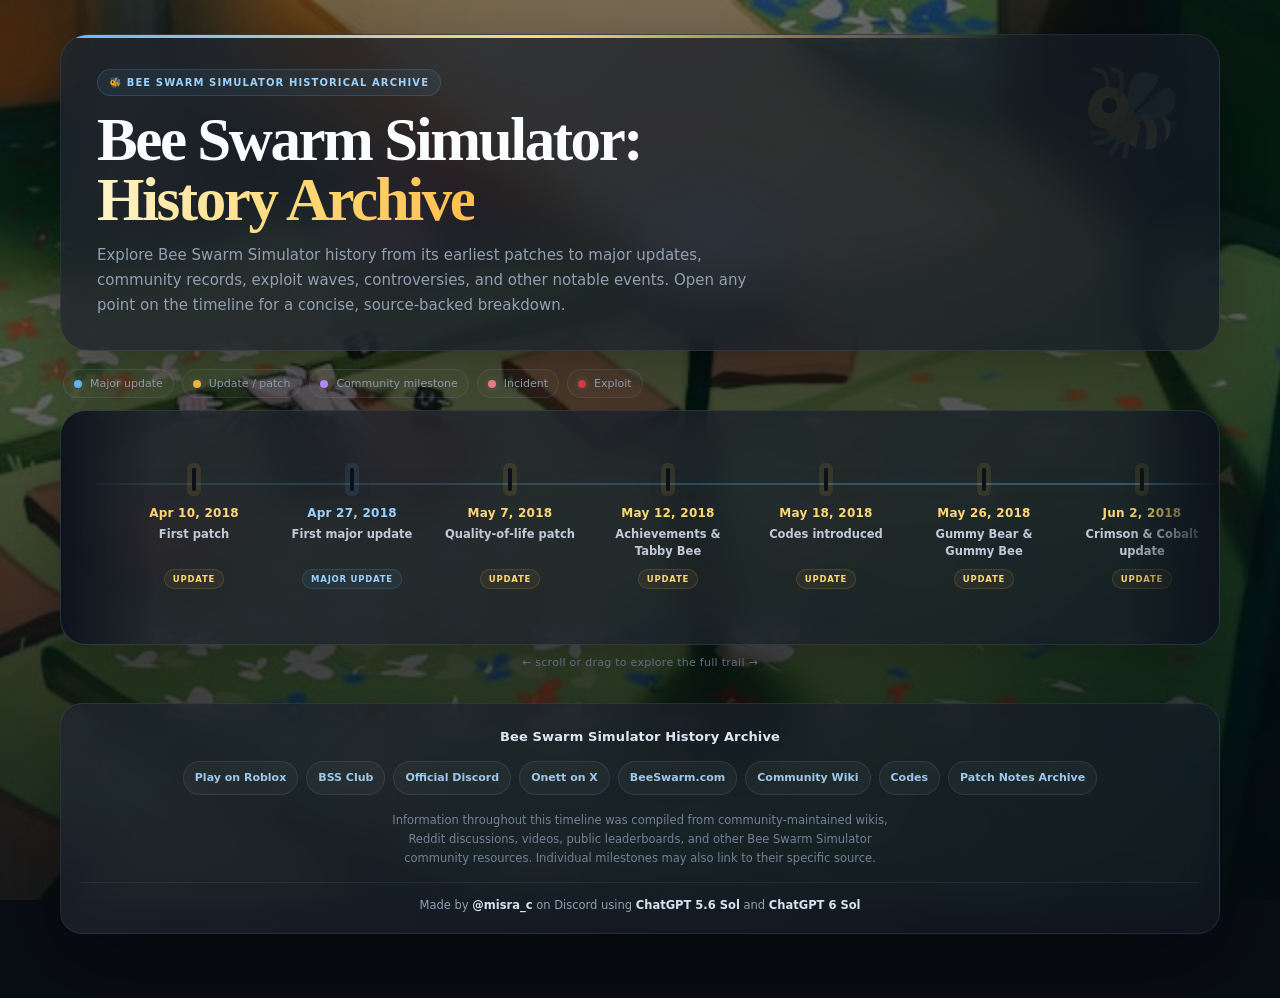
==== commit 785c40d2: "Improve mobile timeline and update viewer performance" ====
--- a/index.html
+++ b/index.html
@@ -6,7 +6,7 @@
 <meta name="theme-color" content="#090d14">
 <meta name="description" content="An interactive historical archive of Bee Swarm Simulator updates, milestones, incidents and community events.">
 <title>Bee Swarm Simulator History Archive</title>
-<link rel="stylesheet" href="./css/styles.css?v=motion-1">
+<link rel="stylesheet" href="./css/styles.css?v=mobile-perf-1">
 </head>
 <body>
 <div class="wrap">
@@ -98,6 +98,6 @@
   </div>
 </div>
 
-<script type="module" src="./js/app.js?v=motion-1"></script>
+<script type="module" src="./js/app.js?v=mobile-perf-1"></script>
 </body>
 </html>
--- a/css/styles.css
+++ b/css/styles.css
@@ -229,8 +229,6 @@
     align-items: flex-start;
     min-width: max-content;
     padding: 35px 54px 9px;
-    transform: translate3d(0,0,0);
-    will-change: transform;
   }
 
   .track.rubberbanding {
@@ -1022,8 +1020,7 @@
 }
 
 .track {
-  transform: translate3d(0, 0, 0);
-  backface-visibility: hidden;
+  /* The full timeline stays out of a permanent compositor layer. */
 }
 
 .stop,
@@ -1158,6 +1155,10 @@
   min-height: 0;
   flex: 1 1 auto;
   touch-action: pan-y;
+}
+
+.task-stage.is-dragging,
+.task-stage.is-settling {
   will-change: transform;
 }
 
@@ -1328,6 +1329,36 @@
   .task-controls { gap: 16px; }
 }
 
+/* Solid tinted surfaces avoid resampling several large blurred layers while
+   phones scroll the timeline or drag an update card. */
+@media (max-width: 760px), (pointer: coarse) {
+  header, .legend, .track-shell, footer {
+    backdrop-filter: none;
+    -webkit-backdrop-filter: none;
+    background: linear-gradient(135deg, rgba(35,46,58,.94), rgba(11,18,27,.96));
+  }
+  .overlay {
+    backdrop-filter: none;
+    -webkit-backdrop-filter: none;
+    background: rgba(5, 9, 15, .86);
+  }
+  .task-stage .modal,
+  .task-stage .modal-head,
+  .task-topbar .modal-close,
+  .task-controls button {
+    backdrop-filter: none;
+    -webkit-backdrop-filter: none;
+  }
+  .task-stage .modal {
+    background: linear-gradient(145deg, rgba(36,47,61,.98), rgba(10,16,25,.98));
+  }
+  .task-stage .modal-head { background: rgba(18,27,39,.98); }
+  .task-topbar .modal-close,
+  .task-controls button { background: rgba(22,32,45,.96); }
+  .track { transform: none; }
+  .stop { opacity: 1; animation: none; }
+}
+
 @media (prefers-reduced-motion: reduce) {
   .task-peek { transform: none; }
 }
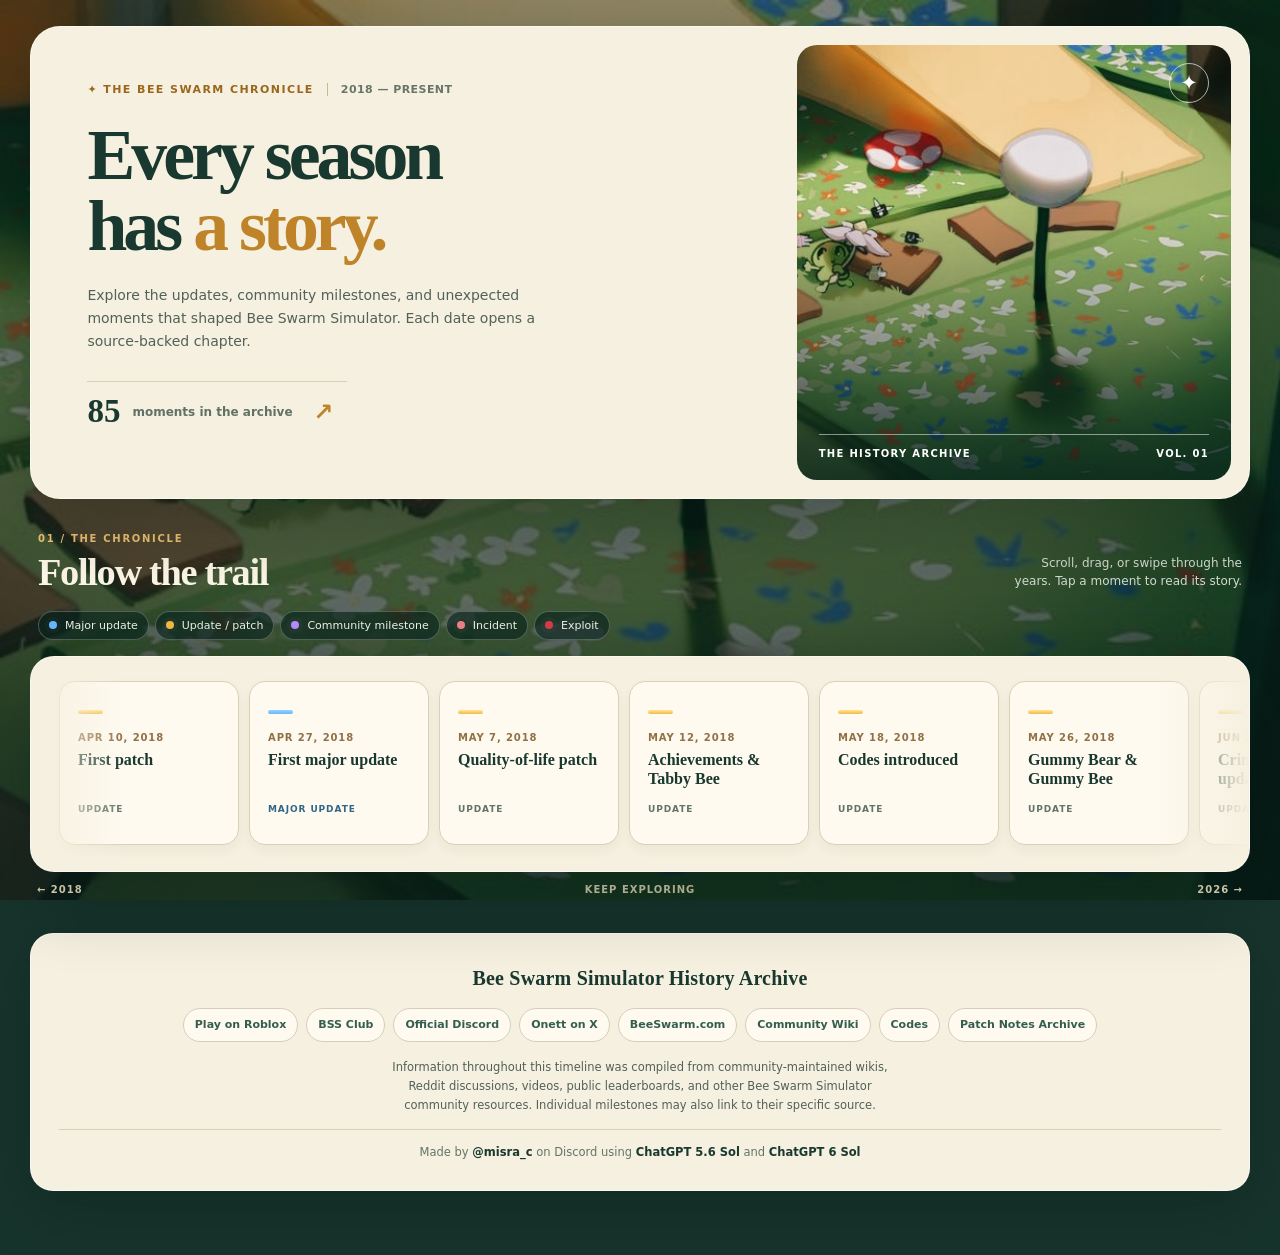
==== commit aa39838e: "Redesign archive as a field journal" ====
--- a/index.html
+++ b/index.html
@@ -3,19 +3,27 @@
 <head>
 <meta charset="UTF-8">
 <meta name="viewport" content="width=device-width, initial-scale=1, viewport-fit=cover">
-<meta name="theme-color" content="#090d14">
+<meta name="theme-color" content="#17342c">
 <meta name="description" content="An interactive historical archive of Bee Swarm Simulator updates, milestones, incidents and community events.">
 <title>Bee Swarm Simulator History Archive</title>
-<link rel="stylesheet" href="./css/styles.css?v=mobile-perf-1">
+<link rel="stylesheet" href="./css/styles.css?v=journal-1">
 </head>
 <body>
 <div class="wrap">
   <header>
-    <p class="kicker">🐝 Bee Swarm Simulator historical archive</p>
-    <h1>Bee Swarm Simulator: <span class="title-tail">History Archive</span></h1>
-    <p class="sub">Explore Bee Swarm Simulator history from its earliest patches to major updates, community records, exploit waves, controversies, and other notable events. Open any point on the timeline for a concise, source-backed breakdown.</p>
+    <div class="hero-copy">
+      <p class="kicker">✦ The Bee Swarm chronicle <span>2018 — present</span></p>
+      <h1>Every season has <span class="title-tail">a story.</span></h1>
+      <p class="sub">Explore the updates, community milestones, and unexpected moments that shaped Bee Swarm Simulator. Each date opens a source-backed chapter.</p>
+      <div class="hero-index"><strong id="eventCount">85</strong><span>moments in the archive</span><span class="hero-index-arrow" aria-hidden="true">↗</span></div>
+    </div>
+    <div class="hero-art" aria-hidden="true"><span>THE HISTORY ARCHIVE <b>VOL. 01</b></span></div>
   </header>
 
+  <section class="timeline-intro" aria-labelledby="timelineHeading">
+    <div><p class="section-kicker">01 / THE CHRONICLE</p><h2 id="timelineHeading">Follow the trail</h2></div>
+    <p>Scroll, drag, or swipe through the years. Tap a moment to read its story.</p>
+  </section>
   <div class="legend">
     <span><span class="swatch" style="background:var(--blue)"></span> Major update</span>
     <span><span class="swatch" style="background:var(--wax)"></span> Update / patch</span>
@@ -29,7 +37,7 @@
       <div class="track" id="track"></div>
     </div>
   </div>
-  <p class="hint">← scroll or drag to explore the full trail →</p>
+  <p class="hint">← 2018 <span>Keep exploring</span> 2026 →</p>
 
   <footer>
     <p class="footer-title">Bee Swarm Simulator History Archive</p>
@@ -53,7 +61,7 @@
     <div class="task-topbar">
       <div class="task-identity">
         <img src="./assets/images/BeeSwarmActualFirstIcon.webp" alt="" width="42" height="42">
-        <span>Bee Swarm Simulator <small>History Archive</small></span>
+        <span>The history archive <small>Bee Swarm Simulator · Field notes</small></span>
       </div>
       <button class="modal-close" id="closeBtn" aria-label="Close update viewer">✕</button>
     </div>
@@ -98,6 +106,6 @@
   </div>
 </div>
 
-<script type="module" src="./js/app.js?v=mobile-perf-1"></script>
+<script type="module" src="./js/app.js?v=journal-1"></script>
 </body>
 </html>
--- a/css/styles.css
+++ b/css/styles.css
@@ -1386,3 +1386,399 @@
   .overlay.open .task-view,
   .overlay.closing .task-view { animation-duration: .01ms !important; }
 }
+
+/* Field journal redesign. The artwork remains a backdrop; reading surfaces
+   are solid so movement stays legible and inexpensive on phones. */
+:root {
+  --paper: #f5f0df;
+  --paper-deep: #eae2ca;
+  --ink: #19382f;
+  --ink-soft: #526159;
+  --journal-line: #d8d0ba;
+  --gold: #bf8429;
+}
+
+body {
+  padding-top: calc(26px + env(safe-area-inset-top, 0px));
+  background: #17342c;
+}
+body::before {
+  background:
+    linear-gradient(180deg, rgba(10,32,26,.42), rgba(8,29,23,.72)),
+    url("../assets/images/1198.jpg") center / cover no-repeat;
+}
+body::after { opacity: .1; }
+.wrap { width: min(1220px, 100%); }
+
+header {
+  display: grid;
+  grid-template-columns: minmax(0, 1.25fr) minmax(260px, .75fr);
+  gap: 24px;
+  min-height: 390px;
+  margin-bottom: 34px;
+  padding: 18px;
+  border: 1px solid rgba(255,255,255,.48);
+  border-radius: 30px;
+  background: var(--paper);
+  box-shadow: 0 26px 80px rgba(3,20,15,.32);
+  backdrop-filter: none;
+  animation: none;
+}
+header::before, header::after { content: none; }
+.hero-copy {
+  display: flex;
+  flex-direction: column;
+  align-items: flex-start;
+  justify-content: center;
+  padding: clamp(18px, 3vw, 42px);
+}
+.kicker {
+  gap: 13px;
+  margin-bottom: 24px;
+  padding: 0;
+  border: 0;
+  background: none;
+  color: #9b671c;
+  font-size: 11px;
+  letter-spacing: .13em;
+}
+.kicker span {
+  padding-left: 13px;
+  border-left: 1px solid #c9b992;
+  color: #68766a;
+  letter-spacing: .04em;
+}
+h1 {
+  max-width: 700px;
+  margin-bottom: 23px;
+  color: var(--ink);
+  font-family: Georgia, "Times New Roman", serif;
+  font-size: clamp(42px, 5.6vw, 78px);
+  line-height: .98;
+  letter-spacing: -.055em;
+}
+.title-tail {
+  white-space: normal;
+  background: none;
+  color: var(--gold);
+}
+.sub {
+  max-width: 53ch;
+  color: var(--ink-soft);
+  font-size: 14px;
+  line-height: 1.65;
+}
+.hero-index {
+  display: flex;
+  align-items: center;
+  gap: 12px;
+  min-width: 260px;
+  margin-top: 28px;
+  padding: 13px 14px 13px 0;
+  border-top: 1px solid var(--journal-line);
+  color: #617167;
+  font-size: 12px;
+  font-weight: 700;
+}
+.hero-index strong {
+  color: var(--ink);
+  font-family: Georgia, serif;
+  font-size: 33px;
+  line-height: 1;
+}
+.hero-index-arrow { margin-left: auto; color: var(--gold); font-size: 24px; }
+.hero-art {
+  position: relative;
+  min-height: 320px;
+  overflow: hidden;
+  border-radius: 20px;
+  background: linear-gradient(180deg, transparent 36%, rgba(7,31,24,.78)),
+    url("../assets/images/1198.jpg") center / cover;
+}
+.hero-art::before {
+  content: "✦";
+  position: absolute;
+  top: 18px;
+  right: 22px;
+  display: grid;
+  place-items: center;
+  width: 38px;
+  height: 38px;
+  border: 1px solid rgba(255,255,255,.65);
+  border-radius: 50%;
+  color: white;
+  font-size: 21px;
+}
+.hero-art span {
+  position: absolute;
+  right: 22px;
+  bottom: 21px;
+  left: 22px;
+  display: flex;
+  justify-content: space-between;
+  gap: 12px;
+  border-top: 1px solid rgba(255,255,255,.5);
+  padding-top: 13px;
+  color: white;
+  font-size: 10px;
+  font-weight: 800;
+  letter-spacing: .13em;
+}
+.hero-art b { white-space: nowrap; }
+
+.timeline-intro {
+  display: flex;
+  align-items: end;
+  justify-content: space-between;
+  gap: 20px;
+  margin: 0 8px 17px;
+  color: #fff9e9;
+}
+.section-kicker {
+  margin: 0 0 6px;
+  color: #f5c977;
+  font-size: 10px;
+  font-weight: 850;
+  letter-spacing: .17em;
+}
+.timeline-intro h2 {
+  margin: 0;
+  font-family: Georgia, serif;
+  font-size: clamp(27px, 3vw, 42px);
+  font-weight: 600;
+  letter-spacing: -.035em;
+}
+.timeline-intro > p {
+  max-width: 30ch;
+  margin: 0 0 4px;
+  color: #d7dfd1;
+  font-size: 12px;
+  line-height: 1.5;
+  text-align: right;
+}
+.legend { gap: 6px; margin-bottom: 16px; padding: 0 8px; background: none; animation: none; }
+.legend > span {
+  border-color: rgba(255,255,255,.24);
+  background: rgba(12,39,31,.68);
+  color: #edf4e7;
+  font-size: 11px;
+}
+.track-shell {
+  border: 1px solid rgba(255,255,255,.58);
+  border-radius: 24px;
+  background: var(--paper);
+  box-shadow: 0 28px 70px rgba(3,20,15,.3);
+  backdrop-filter: none;
+  animation: none;
+}
+.track-shell::before { background: linear-gradient(90deg, var(--paper), transparent); }
+.track-shell::after { background: linear-gradient(270deg, var(--paper), transparent); }
+.track-scroll { padding: 24px 0 26px; scrollbar-color: #b78a49 transparent; }
+.track { align-items: stretch; gap: 10px; padding: 0 28px; }
+.track::before { content: none; }
+.stop {
+  width: 180px;
+  min-height: 164px;
+  padding: 18px;
+  border: 1px solid var(--journal-line);
+  border-radius: 16px;
+  background: #fffaf0;
+  box-shadow: 0 5px 12px rgba(41,51,33,.05);
+  text-align: left;
+  opacity: 1;
+  animation: none;
+  transition: transform .2s ease, border-color .2s ease, box-shadow .2s ease;
+}
+.stop:hover, .stop:focus-visible {
+  transform: translateY(-3px);
+  border-color: #b9914e;
+  background: #fffaf0;
+  box-shadow: 0 12px 26px rgba(33,49,35,.14);
+}
+.stop-marker, .stop.era .stop-marker, .stop.community .stop-marker,
+.stop.incident .stop-marker, .stop.exploit .stop-marker {
+  display: block;
+  width: 25px;
+  height: 4px;
+  margin: 0 0 18px;
+  border: 0;
+  border-radius: 2px;
+  box-shadow: none;
+}
+.stop:hover .stop-marker, .stop:focus-visible .stop-marker { transform: none; box-shadow: none; }
+.stop-date, .stop.era .stop-date, .stop.community .stop-date,
+.stop.incident .stop-date, .stop.exploit .stop-date {
+  margin: 0 0 7px;
+  color: #917044;
+  font-size: 10px;
+  letter-spacing: .09em;
+  text-transform: uppercase;
+}
+.stop-label {
+  min-height: 40px;
+  margin: 0;
+  padding: 0;
+  color: var(--ink);
+  font-family: Georgia, serif;
+  font-size: 16px;
+  font-weight: 700;
+  line-height: 1.2;
+}
+.stop-tag, .stop:not(.era):not(.community):not(.incident):not(.exploit) .stop-tag,
+.stop.community .stop-tag, .stop.incident .stop-tag, .stop.exploit .stop-tag {
+  margin-top: 14px;
+  padding: 0;
+  border: 0;
+  background: none;
+  color: #60746a;
+  font-size: 9px;
+  letter-spacing: .1em;
+}
+.stop.era .stop-tag { color: #316687; }
+.stop.community .stop-tag { color: #765890; }
+.stop.incident .stop-tag, .stop.exploit .stop-tag { color: #a65250; }
+.hint {
+  display: flex;
+  justify-content: space-between;
+  gap: 14px;
+  margin: 12px 7px 0;
+  color: #eee2c0;
+  font-size: 10px;
+  font-weight: 750;
+  letter-spacing: .1em;
+  text-transform: uppercase;
+  animation: none;
+}
+.hint span { opacity: .7; }
+
+footer {
+  margin-top: 38px;
+  padding: 28px;
+  border: 1px solid rgba(255,255,255,.55);
+  border-radius: 23px;
+  background: var(--paper);
+  box-shadow: 0 20px 60px rgba(3,20,15,.25);
+  color: var(--ink-soft);
+  backdrop-filter: none;
+}
+.footer-title { color: var(--ink); font-family: Georgia, serif; font-size: 20px; }
+.footer-links a {
+  border-color: #d7ceb7;
+  background: #fffaf0;
+  color: #345d4e;
+}
+.footer-links a:hover { background: #e9dfc6; border-color: #bea46e; }
+.footer-credit { border-top-color: var(--journal-line); color: #637468; }
+.footer-credit strong { color: var(--ink); }
+
+.overlay { background: rgba(7,27,22,.84); backdrop-filter: none; }
+.task-topbar { color: #fff8e6; }
+.task-identity { font-family: Georgia, serif; font-size: 20px; letter-spacing: -.02em; }
+.task-identity small { color: #e5d9b9; font-family: Inter, system-ui, sans-serif; letter-spacing: .02em; }
+.task-topbar .modal-close, .task-controls button {
+  border-color: rgba(255,255,255,.44);
+  background: #f4edd9;
+  color: var(--ink);
+  backdrop-filter: none;
+}
+.task-topbar .modal-close:hover, .task-controls button:hover:not(:disabled) { background: #fff9e9; }
+.task-stage .modal {
+  border: 1px solid #e7d8b8;
+  border-radius: 25px;
+  background: var(--paper);
+  box-shadow: 0 28px 70px rgba(1,19,13,.45);
+  color: var(--ink);
+  backdrop-filter: none;
+}
+.task-stage .modal-head {
+  padding: 20px 28px;
+  border-bottom: 1px solid var(--journal-line);
+  background: #e9e0c7;
+  backdrop-filter: none;
+}
+.task-stage .modal-art-wrap {
+  width: 92px;
+  border: 3px solid #fff8e5;
+  border-radius: 17px;
+  box-shadow: 0 7px 20px rgba(39,45,26,.18);
+}
+.task-stage .modal-hero { grid-template-columns: 92px minmax(0, 1fr); }
+.modal-date { color: #657467; font-size: 11px; text-transform: uppercase; letter-spacing: .08em; }
+.modal-badge, .modal-badge.update, .modal-badge.community,
+.modal-badge.incident, .modal-badge.exploit {
+  border: 1px solid #cdbb92;
+  background: #f7efda;
+  color: #755223;
+}
+.modal-title { color: var(--ink); font-size: clamp(25px, 3.6vw, 39px); }
+.task-stage .modal-body { padding: 22px 28px 35px; }
+.patch-stack { gap: 0; }
+.patch-section {
+  padding: 18px 0 21px;
+  border: 0;
+  border-bottom: 1px solid var(--journal-line);
+  border-radius: 0;
+  background: none;
+  box-shadow: none;
+  animation: none;
+}
+.patch-heading { color: var(--ink); font-family: Georgia, serif; font-size: 21px; }
+.patch-entry-list { gap: 0; margin-top: 9px; }
+.patch-entry, .patch-entry.compact {
+  padding: 9px 0;
+  border: 0;
+  border-radius: 0;
+  background: none;
+}
+.patch-entry + .patch-entry { border-top: 1px solid #e5dcc7; }
+.patch-entry-title { color: #24493b; font-size: 13px; }
+.patch-simple-list, .patch-entry-body, .patch-entry-bullets,
+.patch-details, .patch-bullets { color: #4c5e53; }
+.patch-toggle { border-color: var(--journal-line); background: #eee5cf; color: var(--ink); }
+.patch-toggle:hover { background: #e5d9bc; }
+.source-note { color: #68786c; border-top-color: var(--journal-line); }
+.source-note a { color: #275a48; text-decoration: underline; text-underline-offset: 2px; }
+.task-peek {
+  border-color: #c9b78d;
+  background: #e8ddc1;
+  color: var(--ink);
+  box-shadow: 0 18px 45px rgba(1,19,13,.36);
+  opacity: .85;
+}
+.task-peek-date { color: #687568; }
+.task-peek::after { background: #cdbf9d; box-shadow: 0 17px 0 #d9cba9, 0 34px 0 #e2d5b8; }
+.task-controls { color: #f6e6c6; }
+
+@media (max-width: 760px) {
+  body { padding: calc(12px + env(safe-area-inset-top)) 12px calc(48px + env(safe-area-inset-bottom)); }
+  header { grid-template-columns: 1fr; gap: 0; padding: 10px; min-height: 0; margin-bottom: 29px; }
+  .hero-copy { padding: 22px 18px 24px; }
+  .hero-art { min-height: 180px; background-position: center 57%; }
+  .kicker { gap: 9px; margin-bottom: 20px; font-size: 9px; }
+  .kicker span { padding-left: 9px; }
+  h1 { font-size: clamp(40px, 9vw, 60px); }
+  .sub { font-size: 13px; }
+  .hero-index { margin-top: 20px; }
+  .timeline-intro { align-items: start; margin: 0 3px 15px; }
+  .timeline-intro > p { max-width: 18ch; font-size: 11px; }
+  .legend { padding: 0 3px; }
+  .legend > span { padding: 6px 9px; font-size: 10px; }
+  .track-shell { border-radius: 18px; }
+  .track-shell::before, .track-shell::after { width: 25px; }
+  .track { gap: 8px; padding: 0 16px; }
+  .stop { width: 156px; min-height: 156px; padding: 14px; }
+  .stop-label { font-size: 15px; }
+  .task-stage .modal { background: var(--paper); }
+  .task-stage .modal-head { background: #e9e0c7; padding: 16px; }
+  .task-stage .modal-hero { grid-template-columns: 60px minmax(0,1fr); }
+  .task-stage .modal-art-wrap { width: 60px; border-radius: 12px; }
+  .task-stage .modal-body { padding: 16px 18px 26px; }
+  .task-stage .modal-title { font-size: clamp(21px, 5.5vw, 29px); }
+  .task-peek { padding: 14px; }
+}
+@media (max-width: 430px) {
+  .timeline-intro { display: block; }
+  .timeline-intro > p { max-width: none; margin-top: 6px; text-align: left; }
+  .kicker span { display: none; }
+  .hero-index { min-width: 0; width: 100%; }
+}
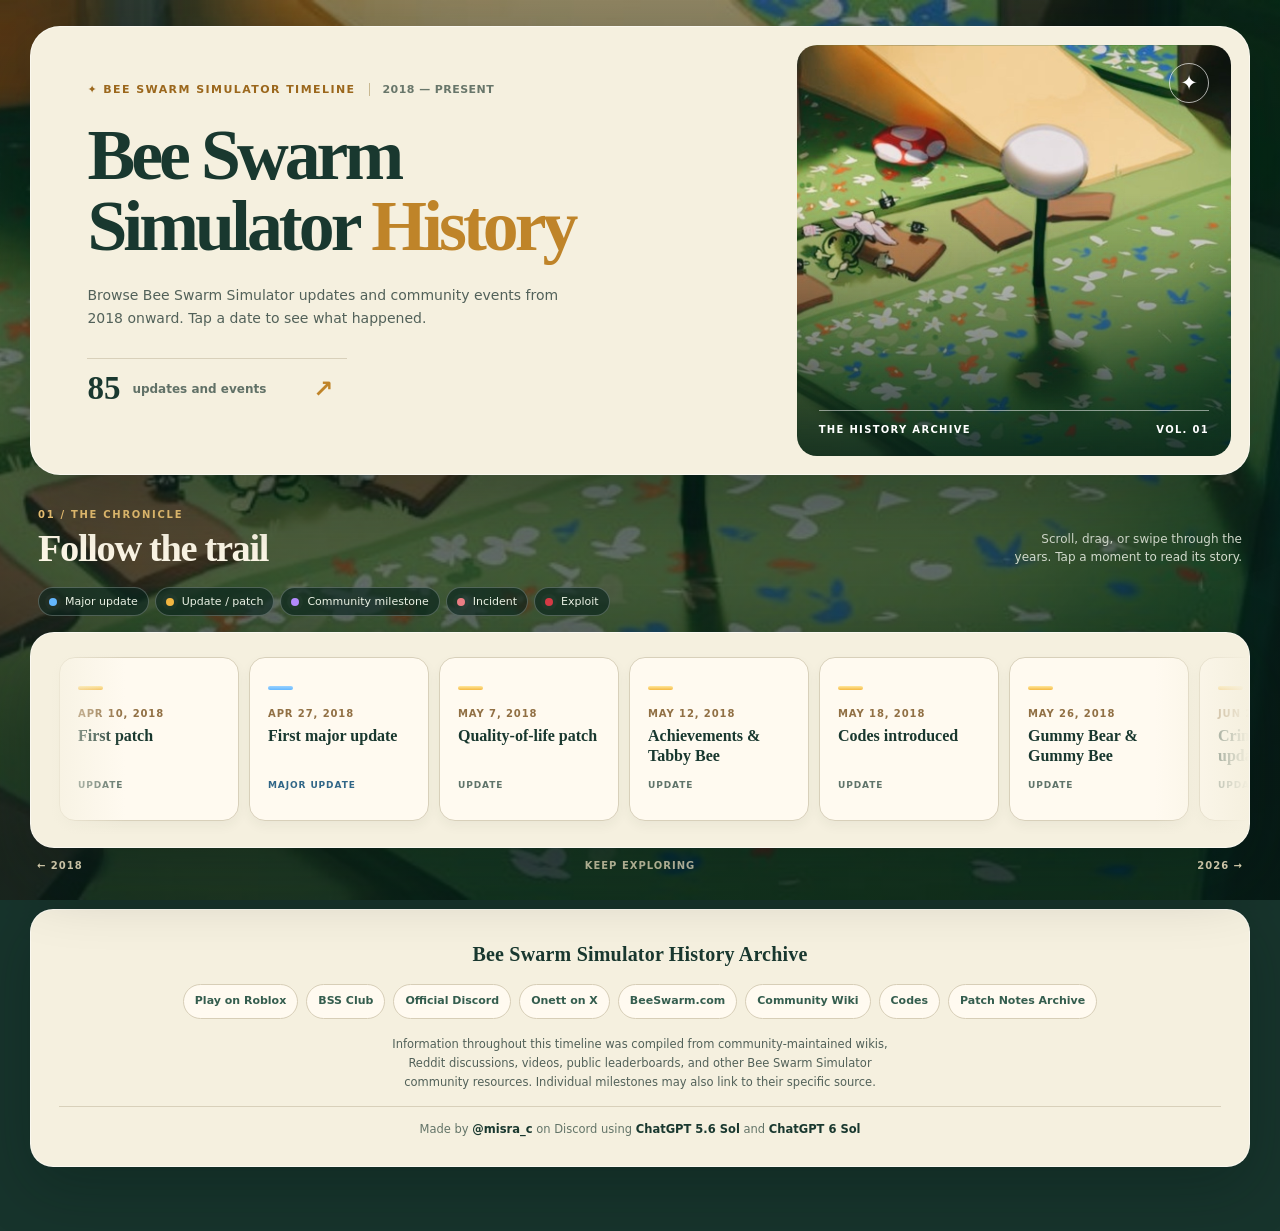
==== commit f05b101d: "Simplify Bee Swarm title and description" ====
--- a/index.html
+++ b/index.html
@@ -4,18 +4,18 @@
 <meta charset="UTF-8">
 <meta name="viewport" content="width=device-width, initial-scale=1, viewport-fit=cover">
 <meta name="theme-color" content="#17342c">
-<meta name="description" content="An interactive historical archive of Bee Swarm Simulator updates, milestones, incidents and community events.">
-<title>Bee Swarm Simulator History Archive</title>
-<link rel="stylesheet" href="./css/styles.css?v=journal-1">
+<meta name="description" content="Browse Bee Swarm Simulator updates and community events from 2018 onward.">
+<title>Bee Swarm Simulator History</title>
+<link rel="stylesheet" href="./css/styles.css?v=soft-peeks-1">
 </head>
 <body>
 <div class="wrap">
   <header>
     <div class="hero-copy">
-      <p class="kicker">✦ The Bee Swarm chronicle <span>2018 — present</span></p>
-      <h1>Every season has <span class="title-tail">a story.</span></h1>
-      <p class="sub">Explore the updates, community milestones, and unexpected moments that shaped Bee Swarm Simulator. Each date opens a source-backed chapter.</p>
-      <div class="hero-index"><strong id="eventCount">85</strong><span>moments in the archive</span><span class="hero-index-arrow" aria-hidden="true">↗</span></div>
+      <p class="kicker">✦ Bee Swarm Simulator timeline <span>2018 — present</span></p>
+      <h1>Bee Swarm Simulator <span class="title-tail">History</span></h1>
+      <p class="sub">Browse Bee Swarm Simulator updates and community events from 2018 onward. Tap a date to see what happened.</p>
+      <div class="hero-index"><strong id="eventCount">85</strong><span>updates and events</span><span class="hero-index-arrow" aria-hidden="true">↗</span></div>
     </div>
     <div class="hero-art" aria-hidden="true"><span>THE HISTORY ARCHIVE <b>VOL. 01</b></span></div>
   </header>
@@ -68,7 +68,7 @@
 
     <div class="task-stage" id="taskStage">
       <button class="task-peek task-peek--prev" id="prevPreview" type="button" aria-label="Previous update">
-        <img class="task-peek-art" alt="" loading="lazy">
+        <img class="task-peek-art" alt="" loading="eager" decoding="async">
         <span class="task-peek-date"></span>
         <strong class="task-peek-title"></strong>
       </button>
@@ -92,7 +92,7 @@
       </div>
 
       <button class="task-peek task-peek--next" id="nextPreview" type="button" aria-label="Next update">
-        <img class="task-peek-art" alt="" loading="lazy">
+        <img class="task-peek-art" alt="" loading="eager" decoding="async">
         <span class="task-peek-date"></span>
         <strong class="task-peek-title"></strong>
       </button>
@@ -106,6 +106,6 @@
   </div>
 </div>
 
-<script type="module" src="./js/app.js?v=journal-1"></script>
+<script type="module" src="./js/app.js?v=soft-peeks-1"></script>
 </body>
 </html>
--- a/css/styles.css
+++ b/css/styles.css
@@ -1749,6 +1749,39 @@
 .task-peek::after { background: #cdbf9d; box-shadow: 0 17px 0 #d9cba9, 0 34px 0 #e2d5b8; }
 .task-controls { color: #f6e6c6; }
 
+/* One modest backdrop blur softens the page behind the reader. Side artwork
+   remains hidden until decoded, then sharpens as the card fades in. */
+.overlay {
+  background: rgba(7,27,22,.74);
+  backdrop-filter: blur(9px) saturate(.9);
+  -webkit-backdrop-filter: blur(9px) saturate(.9);
+}
+.task-peek-art {
+  opacity: 1;
+  filter: blur(0);
+  transition: opacity .5s ease, filter .5s ease;
+}
+.task-peek-art.is-loading { opacity: 0; filter: blur(12px); }
+@media (max-width: 760px), (pointer: coarse) {
+  .overlay {
+    background: rgba(7,27,22,.8);
+    backdrop-filter: blur(5px);
+    -webkit-backdrop-filter: blur(5px);
+  }
+}
+
+/* The neighboring chapter is a full card behind the active one. */
+.task-stage { position: relative; }
+.task-stage .modal.task-incoming {
+  position: absolute;
+  z-index: 2;
+  top: var(--incoming-top);
+  left: var(--incoming-left);
+  width: var(--incoming-width);
+  height: var(--incoming-height);
+  pointer-events: none;
+}
+
 @media (max-width: 760px) {
   body { padding: calc(12px + env(safe-area-inset-top)) 12px calc(48px + env(safe-area-inset-bottom)); }
   header { grid-template-columns: 1fr; gap: 0; padding: 10px; min-height: 0; margin-bottom: 29px; }
